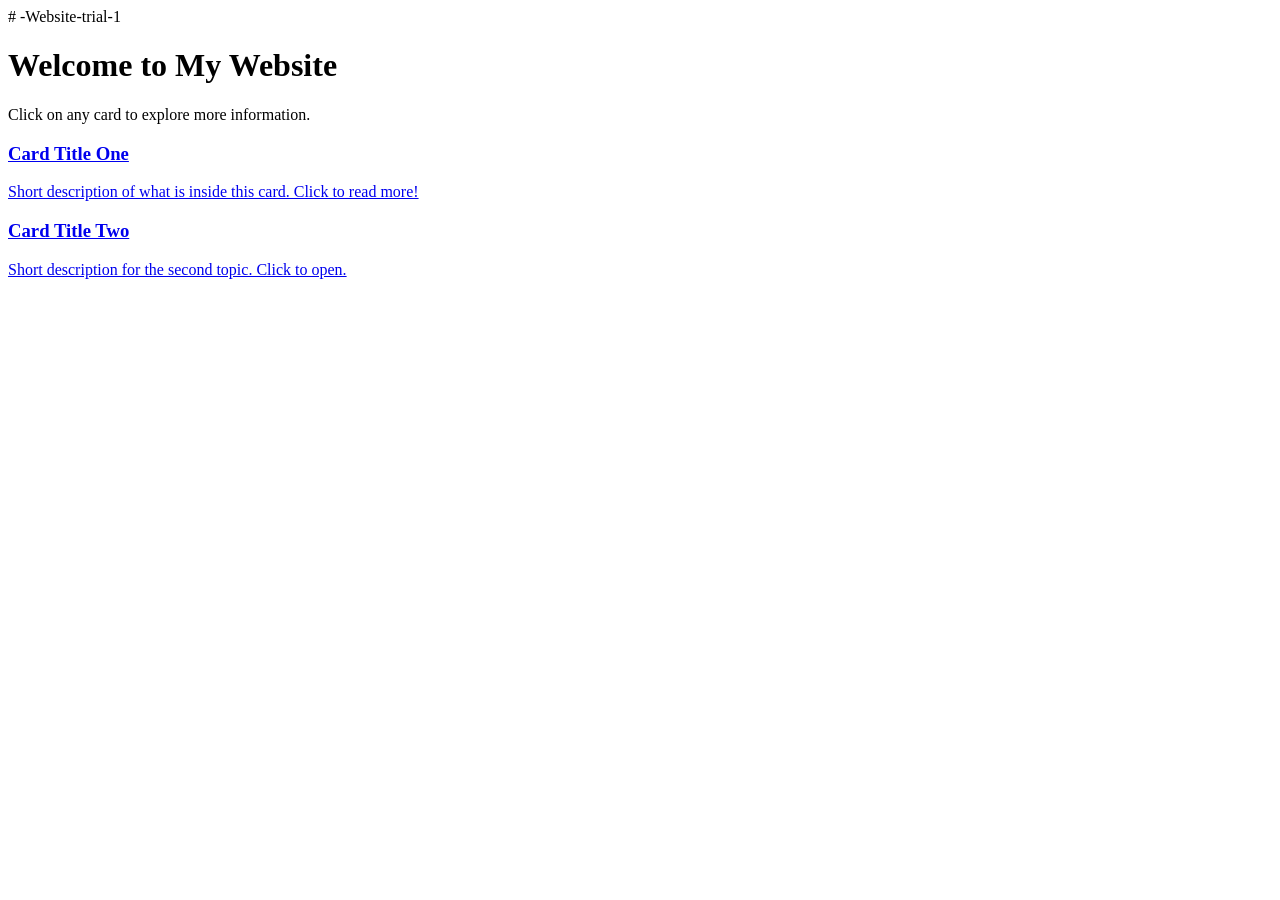
==== index.html @ 14399082 "Rename Index.html to index.html" ====
# -Website-trial-1
<!DOCTYPE html>
<html lang="en">
<head>
    <meta charset="UTF-8">
    <meta name="viewport" content="width=device-width, initial-scale=1.0">
    <title>My Website</title>
    <link rel="stylesheet" href="style.css">
</head>
<body>

    <header>
        <h1>Welcome to My Website</h1>
        <p>Click on any card to explore more information.</p>
    </header>

    <!-- Cards Container -->
    <main class="card-grid">
        
        <!-- Card 1 -->
        <a href="page1.html" class="card">
            <h3>Card Title One</h3>
            <p>Short description of what is inside this card. Click to read more!</p>
        </a>

        <!-- Card 2 -->
        <a href="page2.html" class="card">
            <h3>Card Title Two</h3>
            <p>Short description for the second topic. Click to open.</p>
        </a>

    </main>

</body>
</html>
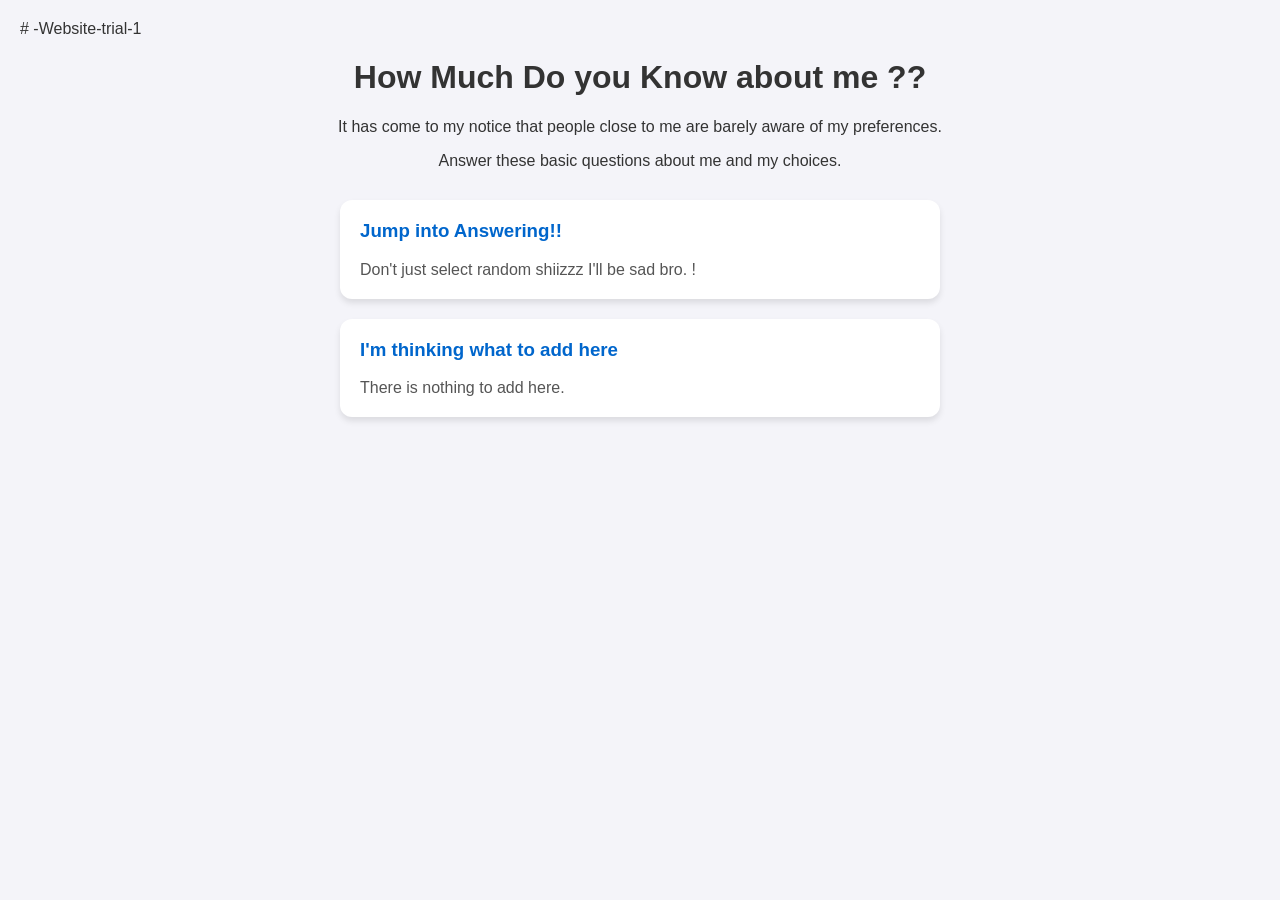
==== commit a5c5613d: "Update index.html" ====
--- a/index.html
+++ b/index.html
@@ -10,8 +10,10 @@
 <body>
 
     <header>
-        <h1>Welcome to My Website</h1>
-        <p>Click on any card to explore more information.</p>
+        <h1>How Much Do you Know about me ??</h1>
+        <p>It has come to my notice that people close to me are barely aware of my preferences.</p>
+        <p>Answer these basic questions about me and my choices. </p>
+
     </header>
 
     <!-- Cards Container -->
@@ -19,14 +21,14 @@
         
         <!-- Card 1 -->
         <a href="page1.html" class="card">
-            <h3>Card Title One</h3>
-            <p>Short description of what is inside this card. Click to read more!</p>
+            <h3>Jump into Answering!!</h3>
+            <p>Don't just select random shiizzz I'll be sad bro. ! </p>
         </a>
 
         <!-- Card 2 -->
         <a href="page2.html" class="card">
-            <h3>Card Title Two</h3>
-            <p>Short description for the second topic. Click to open.</p>
+            <h3>I'm thinking what to add here</h3>
+            <p>There is nothing to add here.</p>
         </a>
 
     </main>
--- a/style.css
+++ b/style.css
@@ -0,0 +1,61 @@
+/* Basic Reset & Styling */
+body {
+    font-family: Arial, sans-serif;
+    background-color: #f4f4f9;
+    margin: 0;
+    padding: 20px;
+    color: #333;
+}
+
+header {
+    text-align: center;
+    margin-bottom: 30px;
+}
+
+/* Layout: Container for the cards */
+.card-grid {
+    display: flex;
+    flex-direction: column; /* Stack cards vertically on mobile */
+    gap: 20px;
+    max-width: 600px;
+    margin: 0 auto;
+}
+
+/* Card Design Customisation */
+.card {
+    background: #ffffff;
+    padding: 20px;
+    border-radius: 12px;
+    text-decoration: none; /* Removes underline from links */
+    color: inherit;
+    box-shadow: 0 4px 6px rgba(0, 0, 0, 0.1);
+    transition: transform 0.2s ease, box-shadow 0.2s ease;
+}
+
+/* Card Typography */
+.card h3 {
+    margin-top: 0;
+    color: #0066cc;
+}
+
+.card p {
+    margin-bottom: 0;
+    color: #555;
+}
+
+/* Interactive Hover Effect */
+.card:hover {
+    transform: translateY(-4px);
+    box-shadow: 0 6px 12px rgba(0, 0, 0, 0.15);
+}
+
+/* Media Query for larger screens (Tablets/PCs) */
+@media (min-width: 768px) {
+    .card-grid {
+        flex-direction: row; /* Places cards side-by-side on wider screens */
+        flex-wrap: wrap;
+    }
+    .card {
+        flex: 1 1 calc(50% - 20px);
+    }
+}
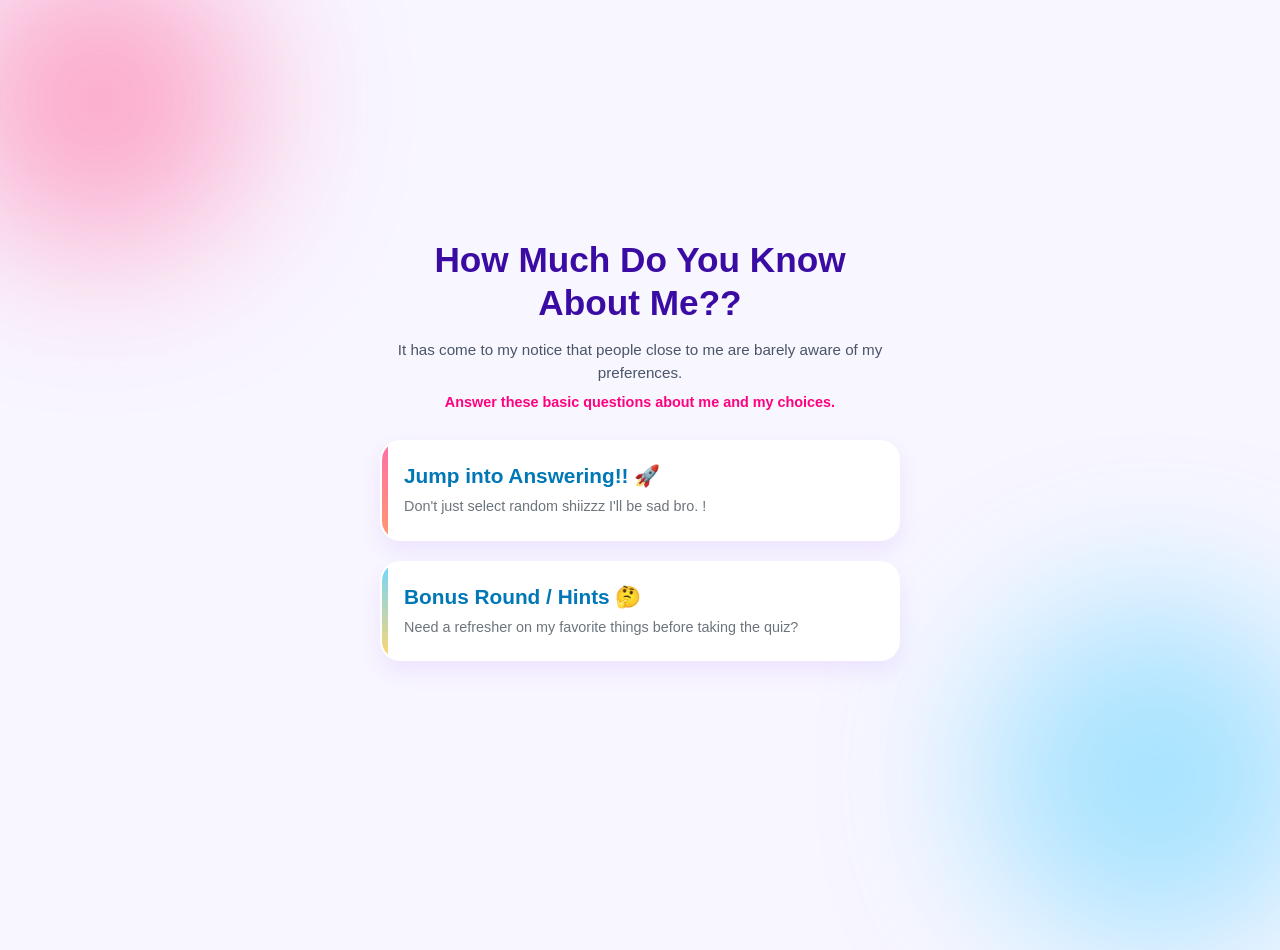
==== commit f3f2e49c: "Update index.html" ====
--- a/index.html
+++ b/index.html
@@ -1,37 +1,35 @@
-# -Website-trial-1
 <!DOCTYPE html>
 <html lang="en">
 <head>
     <meta charset="UTF-8">
     <meta name="viewport" content="width=device-width, initial-scale=1.0">
-    <title>My Website</title>
+    <title>How Much Do You Know About Me?</title>
     <link rel="stylesheet" href="style.css">
 </head>
 <body>
 
-    <header>
-        <h1>How Much Do you Know about me ??</h1>
-        <p>It has come to my notice that people close to me are barely aware of my preferences.</p>
-        <p>Answer these basic questions about me and my choices. </p>
+    <!-- Background Doodle Overlay -->
+    <div class="doodle-overlay"></div>
 
-    </header>
+    <div class="container">
+        <header>
+            <h1>How Much Do You Know About Me??</h1>
+            <p class="subtitle">It has come to my notice that people close to me are barely aware of my preferences.</p>
+            <p class="callout">Answer these basic questions about me and my choices.</p>
+        </header>
 
-    <!-- Cards Container -->
-    <main class="card-grid">
-        
-        <!-- Card 1 -->
-        <a href="page1.html" class="card">
-            <h3>Jump into Answering!!</h3>
-            <p>Don't just select random shiizzz I'll be sad bro. ! </p>
-        </a>
+        <main class="card-grid">
+            <a href="page1.html" class="card">
+                <h3>Jump into Answering!! 🚀</h3>
+                <p>Don't just select random shiizzz I'll be sad bro. !</p>
+            </a>
 
-        <!-- Card 2 -->
-        <a href="page2.html" class="card">
-            <h3>I'm thinking what to add here</h3>
-            <p>There is nothing to add here.</p>
-        </a>
-
-    </main>
+            <a href="page2.html" class="card">
+                <h3>Bonus Round / Hints 🤔</h3>
+                <p>Need a refresher on my favorite things before taking the quiz?</p>
+            </a>
+        </main>
+    </div>
 
 </body>
 </html>
--- a/style.css
+++ b/style.css
@@ -59,3 +59,154 @@
         flex: 1 1 calc(50% - 20px);
     }
 }
+
+
+
+
+/* --- Google Fonts Import --- */
+@import url('https://fonts.googleapis.com/css2?family=Fredoka:wght@400;600;700&family=Poppins:wght@400;600&display=swap');
+
+/* --- Reset & Page Setup --- */
+* {
+    box-sizing: border-box;
+    margin: 0;
+    padding: 0;
+}
+
+body {
+    font-family: 'Poppins', sans-serif;
+    min-height: 100vh;
+    background-color: #f8f6ff;
+    color: #2d3748;
+    padding: 30px 20px;
+    display: flex;
+    justify-content: center;
+    align-items: center;
+    position: relative;
+    overflow-x: hidden;
+}
+
+/* --- Abstract Background Blobs --- */
+body::before, body::after {
+    content: '';
+    position: absolute;
+    border-radius: 50%;
+    filter: blur(80px);
+    z-index: -2;
+    opacity: 0.6;
+}
+
+body::before {
+    width: 300px;
+    height: 300px;
+    background: #ff70a6; /* Vibrant pink blob */
+    top: -50px;
+    left: -50px;
+}
+
+body::after {
+    width: 350px;
+    height: 350px;
+    background: #70d6ff; /* Soft cyan blob */
+    bottom: -50px;
+    right: -50px;
+}
+
+/* --- Doodle Background Pattern --- */
+.doodle-overlay {
+    position: fixed;
+    top: 0;
+    left: 0;
+    width: 100%;
+    height: 100%;
+    z-index: -1;
+    pointer-events: none;
+    opacity: 0.15;
+    background-image: url("data:image/svg+xml,%3Csvg xmlns='http://www.w3.org/2000/svg' width='80' height='80' viewBox='0 0 100 100'%3E%3Cg fill='none' stroke='%3C%234a4e69' stroke-width='2' stroke-linecap='round' stroke-linejoin='round'%3E%3Cpath d='M20,20 Q30,5 40,20 T60,20'/%3E%3Ccircle cx='75' cy='25' r='5'/%3E%3Cpath d='M10,70 L25,85 L40,70'/%3E%3Cpath d='M70,75 L85,75 L77,90 Z'/%3E%3C/g%3E%3C/svg%3E");
+}
+
+/* --- Main Layout Container --- */
+.container {
+    max-width: 520px;
+    width: 100%;
+    text-align: center;
+}
+
+/* --- Header Styling --- */
+header h1 {
+    font-family: 'Fredoka', sans-serif;
+    font-size: 2.2rem;
+    color: #3a0ca3;
+    margin-bottom: 15px;
+    line-height: 1.2;
+}
+
+header p.subtitle {
+    font-size: 0.95rem;
+    color: #4a5568;
+    margin-bottom: 10px;
+    line-height: 1.5;
+}
+
+header p.callout {
+    font-size: 0.9rem;
+    font-weight: 600;
+    color: #ff007f;
+    margin-bottom: 30px;
+}
+
+/* --- Card Grid & Individual Cards --- */
+.card-grid {
+    display: flex;
+    flex-direction: column;
+    gap: 20px;
+}
+
+.card {
+    background: #ffffff;
+    border-radius: 20px;
+    padding: 22px;
+    text-decoration: none;
+    text-align: left;
+    box-shadow: 0 10px 25px rgba(112, 0, 255, 0.08);
+    transition: all 0.3s cubic-bezier(0.175, 0.885, 0.32, 1.275);
+    border: 2px solid transparent;
+    position: relative;
+    overflow: hidden;
+}
+
+/* Left Accent Stripe on Cards */
+.card::before {
+    content: '';
+    position: absolute;
+    left: 0;
+    top: 0;
+    width: 6px;
+    height: 100%;
+    background: linear-gradient(180deg, #ff70a6, #ff9770);
+}
+
+.card:nth-child(2)::before {
+    background: linear-gradient(180deg, #70d6ff, #ffd670);
+}
+
+.card h3 {
+    font-family: 'Fredoka', sans-serif;
+    font-size: 1.3rem;
+    color: #0077b6;
+    margin-bottom: 8px;
+}
+
+.card p {
+    font-size: 0.9rem;
+    color: #6c757d;
+    line-height: 1.4;
+}
+
+/* --- Card Hover & Active States --- */
+.card:hover, .card:active {
+    transform: translateY(-5px) scale(1.02);
+    box-shadow: 0 15px 30px rgba(112, 0, 255, 0.15);
+    border-color: #e0aaff;
+}
+
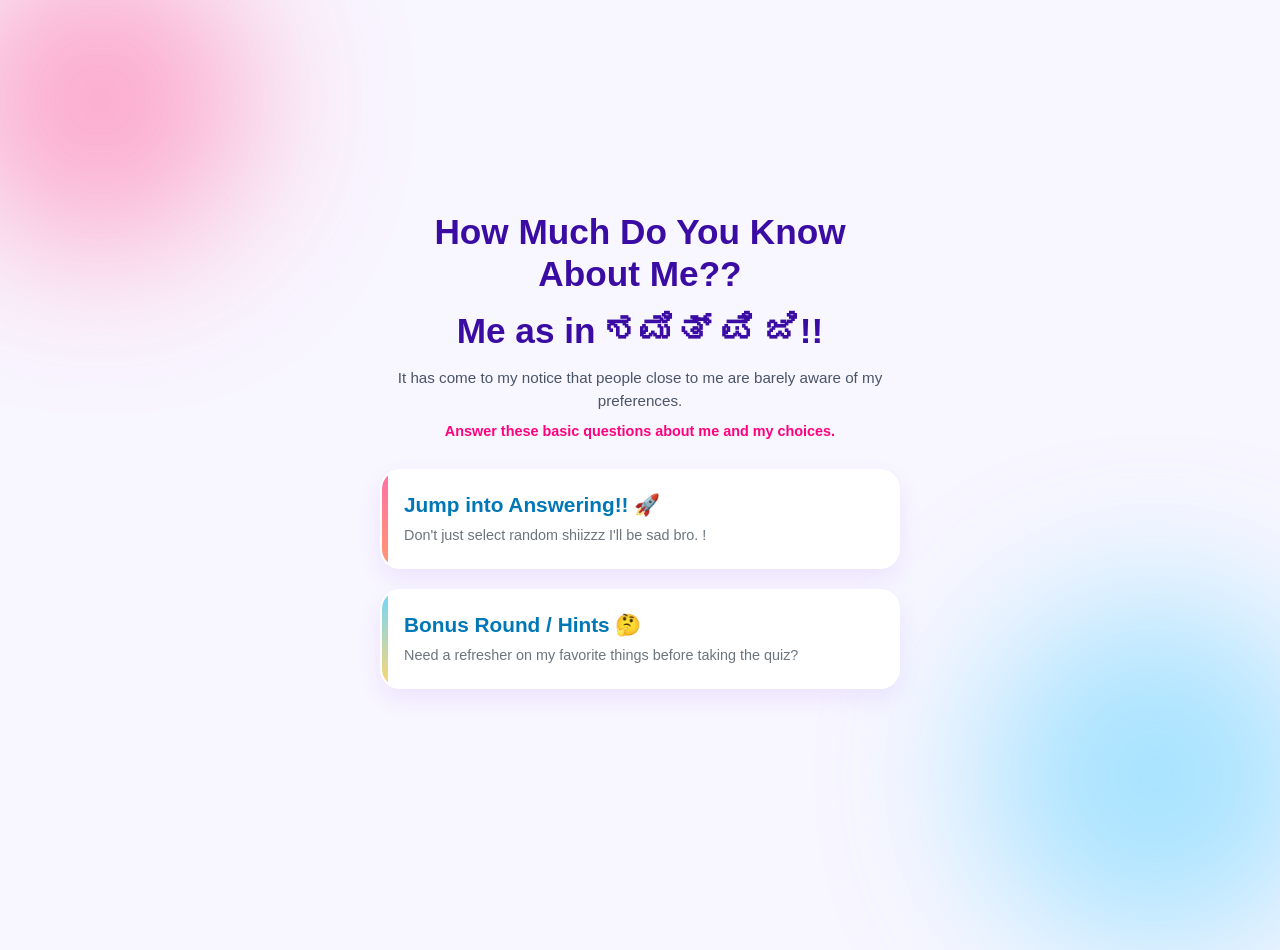
==== commit 77c30bf2: "Update index.html" ====
--- a/index.html
+++ b/index.html
@@ -14,6 +14,7 @@
     <div class="container">
         <header>
             <h1>How Much Do You Know About Me??</h1>
+            <h1>Me as in ಶಮಿತ್ ಪಿ ಜಿ!! </h1>
             <p class="subtitle">It has come to my notice that people close to me are barely aware of my preferences.</p>
             <p class="callout">Answer these basic questions about me and my choices.</p>
         </header>
--- a/style.css
+++ b/style.css
@@ -1,64 +1,3 @@
-/* Basic Reset & Styling */
-body {
-    font-family: Arial, sans-serif;
-    background-color: #f4f4f9;
-    margin: 0;
-    padding: 20px;
-    color: #333;
-}
-
-header {
-    text-align: center;
-    margin-bottom: 30px;
-}
-
-/* Layout: Container for the cards */
-.card-grid {
-    display: flex;
-    flex-direction: column; /* Stack cards vertically on mobile */
-    gap: 20px;
-    max-width: 600px;
-    margin: 0 auto;
-}
-
-/* Card Design Customisation */
-.card {
-    background: #ffffff;
-    padding: 20px;
-    border-radius: 12px;
-    text-decoration: none; /* Removes underline from links */
-    color: inherit;
-    box-shadow: 0 4px 6px rgba(0, 0, 0, 0.1);
-    transition: transform 0.2s ease, box-shadow 0.2s ease;
-}
-
-/* Card Typography */
-.card h3 {
-    margin-top: 0;
-    color: #0066cc;
-}
-
-.card p {
-    margin-bottom: 0;
-    color: #555;
-}
-
-/* Interactive Hover Effect */
-.card:hover {
-    transform: translateY(-4px);
-    box-shadow: 0 6px 12px rgba(0, 0, 0, 0.15);
-}
-
-/* Media Query for larger screens (Tablets/PCs) */
-@media (min-width: 768px) {
-    .card-grid {
-        flex-direction: row; /* Places cards side-by-side on wider screens */
-        flex-wrap: wrap;
-    }
-    .card {
-        flex: 1 1 calc(50% - 20px);
-    }
-}
 
 
 
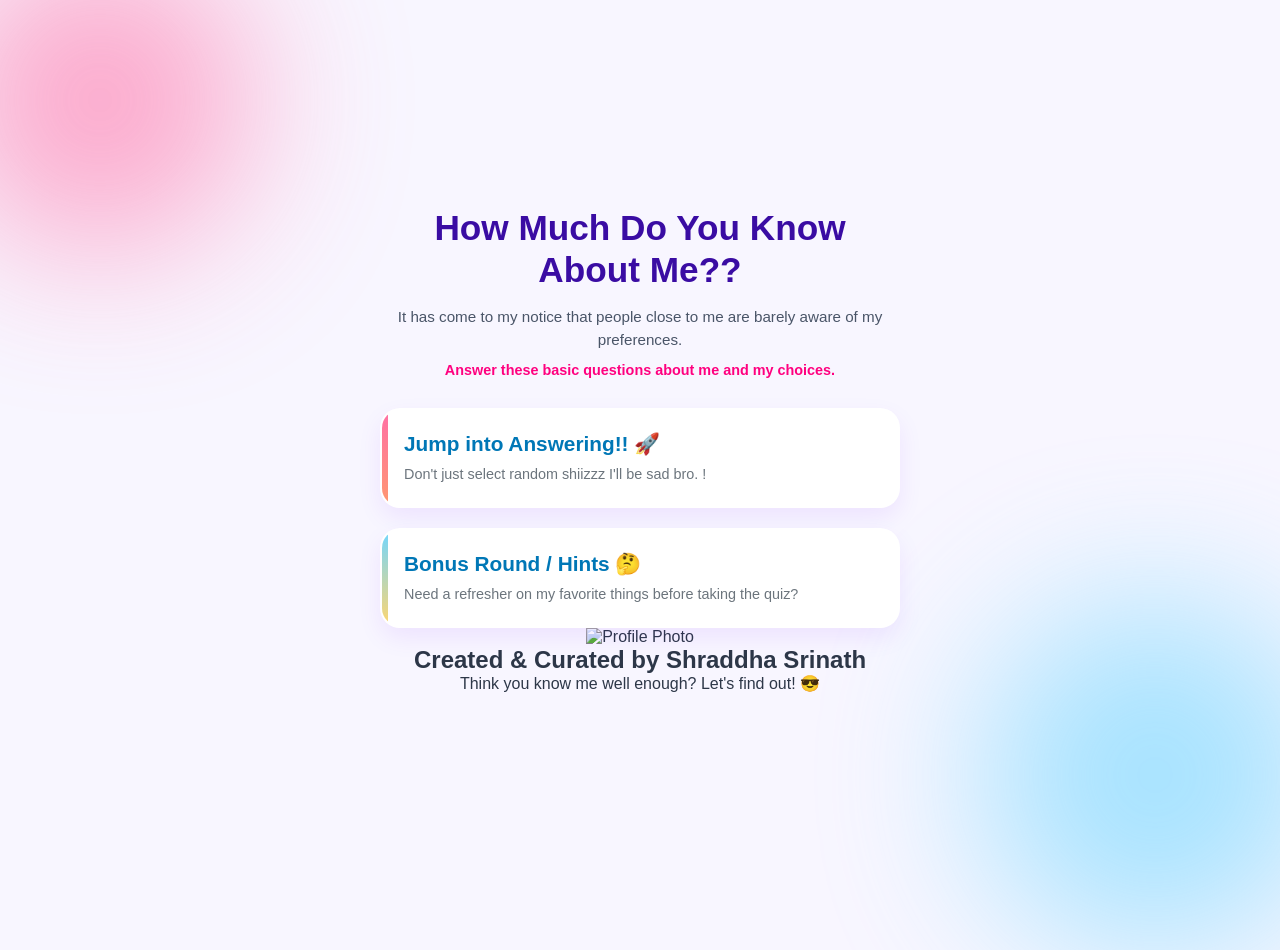
==== commit 8ea6d0d0: "Update index.html" ====
--- a/index.html
+++ b/index.html
@@ -14,7 +14,6 @@
     <div class="container">
         <header>
             <h1>How Much Do You Know About Me??</h1>
-            <h1>Me as in ಶಮಿತ್ ಪಿ ಜಿ!! </h1>
             <p class="subtitle">It has come to my notice that people close to me are barely aware of my preferences.</p>
             <p class="callout">Answer these basic questions about me and my choices.</p>
         </header>
@@ -30,6 +29,16 @@
                 <p>Need a refresher on my favorite things before taking the quiz?</p>
             </a>
         </main>
+
+        <!-- --- CREATOR PHOTO SECTION AT THE BOTTOM --- -->
+        <footer class="creator-section">
+            <div class="profile-frame">
+                <!-- Replace 'my-photo.jpg' with your image file name or URL -->
+                <img src="my-photo.jpg" alt="Profile Photo" class="profile-img">
+            </div>
+            <h2>Created & Curated by <span class="highlight-name">Shraddha Srinath</span></h2>
+            <p>Think you know me well enough? Let's find out! 😎</p>
+        </footer>
     </div>
 
 </body>
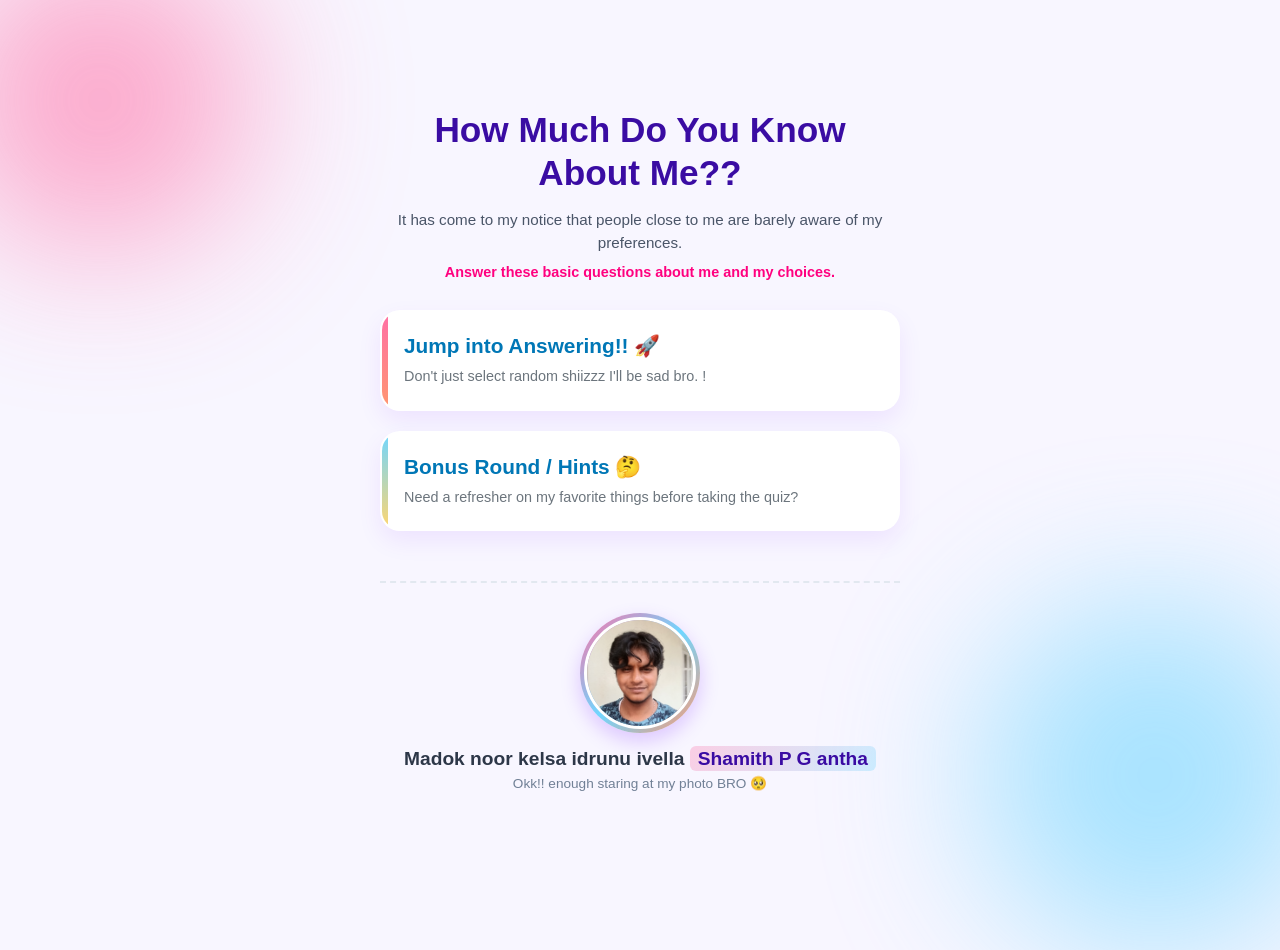
==== commit adb44f70: "Update index.html" ====
--- a/index.html
+++ b/index.html
@@ -34,10 +34,10 @@
         <footer class="creator-section">
             <div class="profile-frame">
                 <!-- Replace 'my-photo.jpg' with your image file name or URL -->
-                <img src="my-photo.jpg" alt="Profile Photo" class="profile-img">
+                <img src="IMG_20260711_175247.jpg" alt="Profile Photo" class="profile-img">
             </div>
-            <h2>Created & Curated by <span class="highlight-name">Shraddha Srinath</span></h2>
-            <p>Think you know me well enough? Let's find out! 😎</p>
+            <h2>Madok noor kelsa idrunu ivella <span class="highlight-name">Shamith P G antha </span></h2>
+            <p>Okk!! enough staring at my photo BRO 🥺</p>
         </footer>
     </div>
 
--- a/style.css
+++ b/style.css
@@ -149,3 +149,57 @@
     border-color: #e0aaff;
 }
 
+/* --- Creator Profile Section --- */
+.creator-section {
+    margin-top: 50px;
+    padding-top: 30px;
+    border-top: 2px dashed #e2e8f0;
+    display: flex;
+    flex-direction: column;
+    align-items: center;
+    text-align: center;
+}
+
+.profile-frame {
+    width: 120px;
+    height: 120px;
+    border-radius: 50%;
+    padding: 4px;
+    background: linear-gradient(135deg, #ff70a6, #70d6ff, #ff9770);
+    box-shadow: 0 8px 20px rgba(112, 0, 255, 0.2);
+    margin-bottom: 15px;
+    transition: transform 0.3s ease;
+}
+
+.profile-frame:hover {
+    transform: scale(1.05) rotate(3deg);
+}
+
+.profile-img {
+    width: 100%;
+    height: 100%;
+    object-fit: cover;
+    border-radius: 50%;
+    border: 3px solid #ffffff;
+}
+
+.creator-section h2 {
+    font-family: 'Fredoka', sans-serif;
+    font-size: 1.2rem;
+    color: #2d3748;
+    margin-bottom: 5px;
+}
+
+.highlight-name {
+    color: #3a0ca3;
+    background: linear-gradient(120deg, rgba(255,112,166,0.3) 0%, rgba(112,214,255,0.3) 100%);
+    padding: 2px 8px;
+    border-radius: 6px;
+}
+
+.creator-section p {
+    font-size: 0.85rem;
+    color: #718096;
+}
+
+
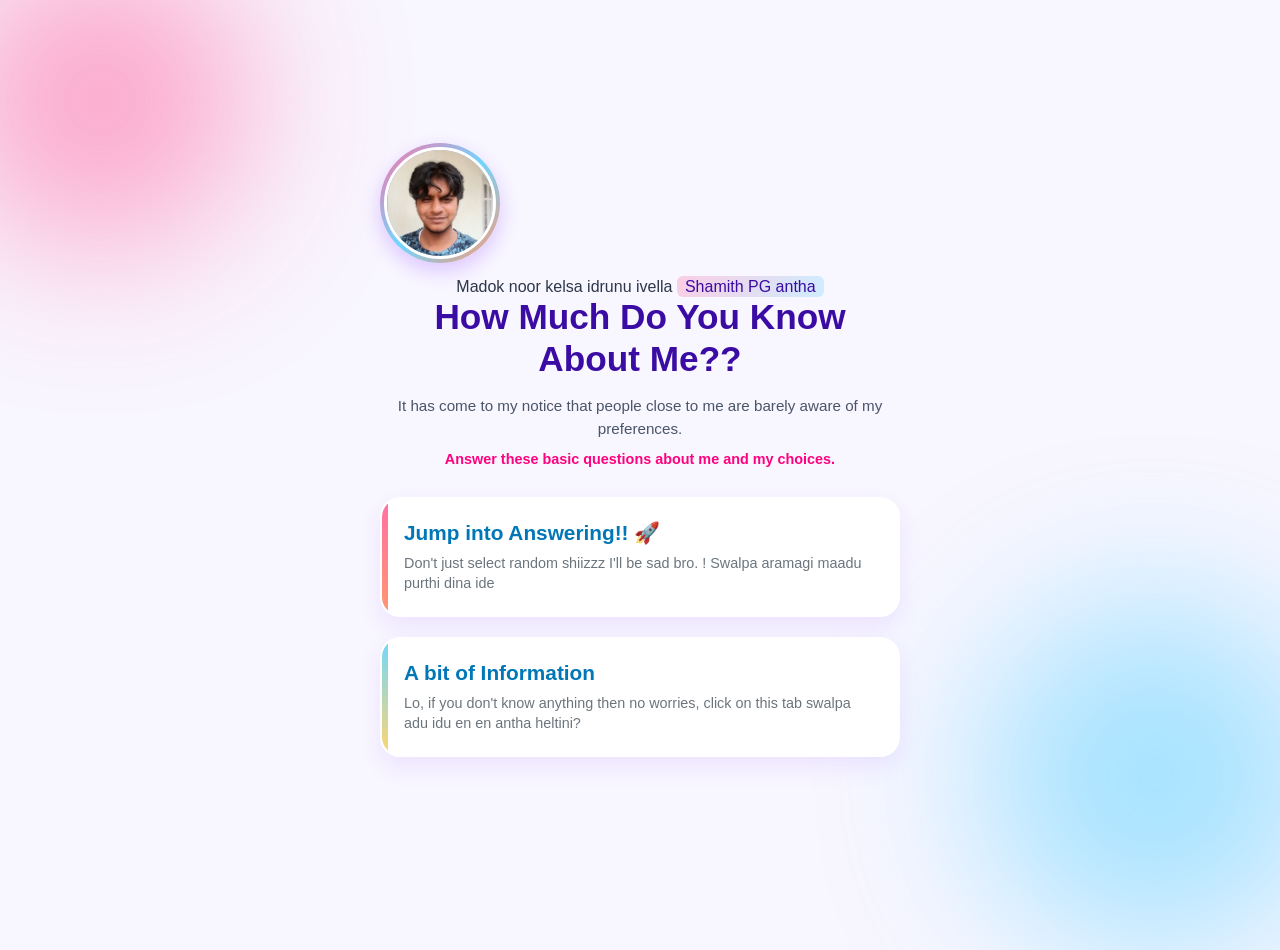
==== commit 49c0c08f: "Update index.html" ====
--- a/index.html
+++ b/index.html
@@ -8,37 +8,30 @@
 </head>
 <body>
 
-    <!-- Background Doodle Overlay -->
-    <div class="doodle-overlay"></div>
-
     <div class="container">
-        <header>
+        <!-- HEADER WITH LARGER PROFILE PHOTO AT TOP -->
+        <header class="hero-header">
+            <div class="profile-frame">
+                <img src="IMG_20260711_175247.jpg" alt="Shamith PG antha" class="profile-img">
+            </div>
+            <p class="creator-badge">Madok noor kelsa idrunu ivella  <span class="highlight-name">Shamith PG antha </span></p>
             <h1>How Much Do You Know About Me??</h1>
             <p class="subtitle">It has come to my notice that people close to me are barely aware of my preferences.</p>
             <p class="callout">Answer these basic questions about me and my choices.</p>
         </header>
 
+        <!-- CARD GRID -->
         <main class="card-grid">
             <a href="page1.html" class="card">
                 <h3>Jump into Answering!! 🚀</h3>
-                <p>Don't just select random shiizzz I'll be sad bro. !</p>
+                <p>Don't just select random shiizzz I'll be sad bro. ! Swalpa aramagi maadu purthi dina ide</p>
             </a>
 
             <a href="page2.html" class="card">
-                <h3>Bonus Round / Hints 🤔</h3>
-                <p>Need a refresher on my favorite things before taking the quiz?</p>
+                <h3>A bit of Information</h3>
+                <p>Lo, if you don't know anything then no worries, click on this tab swalpa adu idu en en antha heltini?</p>
             </a>
         </main>
-
-        <!-- --- CREATOR PHOTO SECTION AT THE BOTTOM --- -->
-        <footer class="creator-section">
-            <div class="profile-frame">
-                <!-- Replace 'my-photo.jpg' with your image file name or URL -->
-                <img src="IMG_20260711_175247.jpg" alt="Profile Photo" class="profile-img">
-            </div>
-            <h2>Madok noor kelsa idrunu ivella <span class="highlight-name">Shamith P G antha </span></h2>
-            <p>Okk!! enough staring at my photo BRO 🥺</p>
-        </footer>
     </div>
 
 </body>
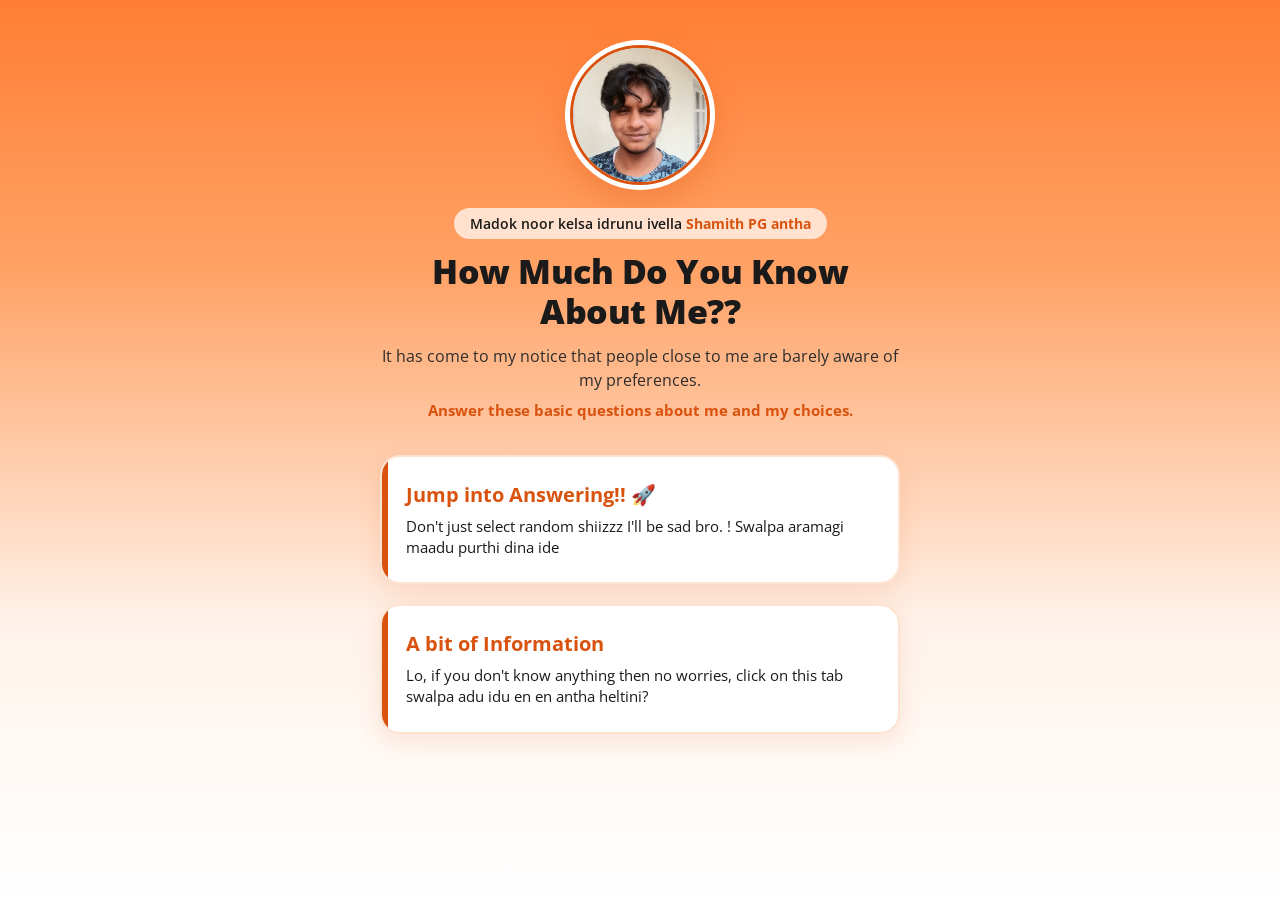
==== commit 1cb5afb5: "Update index.html" ====
--- a/index.html
+++ b/index.html
@@ -33,6 +33,13 @@
             </a>
         </main>
     </div>
+<!-- --- Floating Geometric Doodles Footer --- -->
+<div class="doodle-footer-container">
+    <div class="doodle-shape triangle"></div>
+    <div class="doodle-shape box"></div>
+    <div class="doodle-shape triangle-small"></div>
+    <div class="doodle-shape box-small"></div>
+</div>
 
 </body>
 </html>
--- a/style.css
+++ b/style.css
@@ -1,11 +1,7 @@
-
-
-
-
-/* --- Google Fonts Import --- */
-@import url('https://fonts.googleapis.com/css2?family=Fredoka:wght@400;600;700&family=Poppins:wght@400;600&display=swap');
-
-/* --- Reset & Page Setup --- */
+/* --- Google Sans / Product Sans Font Import --- */
+@import url('https://fonts.googleapis.com/css2?family=Open+Sans:wght@400;600;700;800&display=swap');
+
+/* --- Reset & Base Layout --- */
 * {
     box-sizing: border-box;
     margin: 0;
@@ -13,108 +9,118 @@
 }
 
 body {
-    font-family: 'Poppins', sans-serif;
+    font-family: 'Open Sans', 'Google Sans', -apple-system, BlinkMacSystemFont, Roboto, sans-serif;
     min-height: 100vh;
-    background-color: #f8f6ff;
-    color: #2d3748;
-    padding: 30px 20px;
+    /* Gradient from vibrant orange at top to crisp white at bottom */
+    background: linear-gradient(180deg, #FF7E33 0%, #FFA266 30%, #FFF3EB 70%, #FFFFFF 100%);
+    background-attachment: fixed;
+    color: #1A1A1A; /* Deep black text */
+    padding: 40px 20px;
     display: flex;
     justify-content: center;
-    align-items: center;
-    position: relative;
-    overflow-x: hidden;
-}
-
-/* --- Abstract Background Blobs --- */
-body::before, body::after {
-    content: '';
-    position: absolute;
-    border-radius: 50%;
-    filter: blur(80px);
-    z-index: -2;
-    opacity: 0.6;
-}
-
-body::before {
-    width: 300px;
-    height: 300px;
-    background: #ff70a6; /* Vibrant pink blob */
-    top: -50px;
-    left: -50px;
-}
-
-body::after {
-    width: 350px;
-    height: 350px;
-    background: #70d6ff; /* Soft cyan blob */
-    bottom: -50px;
-    right: -50px;
-}
-
-/* --- Doodle Background Pattern --- */
-.doodle-overlay {
-    position: fixed;
-    top: 0;
-    left: 0;
-    width: 100%;
-    height: 100%;
-    z-index: -1;
-    pointer-events: none;
-    opacity: 0.15;
-    background-image: url("data:image/svg+xml,%3Csvg xmlns='http://www.w3.org/2000/svg' width='80' height='80' viewBox='0 0 100 100'%3E%3Cg fill='none' stroke='%3C%234a4e69' stroke-width='2' stroke-linecap='round' stroke-linejoin='round'%3E%3Cpath d='M20,20 Q30,5 40,20 T60,20'/%3E%3Ccircle cx='75' cy='25' r='5'/%3E%3Cpath d='M10,70 L25,85 L40,70'/%3E%3Cpath d='M70,75 L85,75 L77,90 Z'/%3E%3C/g%3E%3C/svg%3E");
-}
-
-/* --- Main Layout Container --- */
+    align-items: flex-start;
+}
+
 .container {
     max-width: 520px;
     width: 100%;
     text-align: center;
 }
 
-/* --- Header Styling --- */
-header h1 {
-    font-family: 'Fredoka', sans-serif;
-    font-size: 2.2rem;
-    color: #3a0ca3;
-    margin-bottom: 15px;
-    line-height: 1.2;
-}
-
-header p.subtitle {
-    font-size: 0.95rem;
-    color: #4a5568;
-    margin-bottom: 10px;
-    line-height: 1.5;
-}
-
-header p.callout {
+/* --- Hero Header with Profile Image --- */
+.hero-header {
+    display: flex;
+    flex-direction: column;
+    align-items: center;
+    margin-bottom: 35px;
+}
+
+/* Larger framed photo at the top */
+.profile-frame {
+    width: 150px;
+    height: 150px;
+    border-radius: 50%;
+    padding: 5px;
+    background: #ffffff;
+    box-shadow: 0 12px 30px rgba(217, 83, 15, 0.3);
+    margin-bottom: 18px;
+    transition: transform 0.3s ease;
+}
+
+.profile-frame:hover {
+    transform: scale(1.04);
+}
+
+.profile-img {
+    width: 100%;
+    height: 100%;
+    object-fit: cover;
+    border-radius: 50%;
+    border: 3px solid #D9530F;
+}
+
+.creator-badge {
     font-size: 0.9rem;
     font-weight: 600;
-    color: #ff007f;
-    margin-bottom: 30px;
-}
-
-/* --- Card Grid & Individual Cards --- */
+    color: #1A1A1A;
+    margin-bottom: 12px;
+    background: rgba(255, 255, 255, 0.7);
+    padding: 6px 16px;
+    border-radius: 20px;
+    backdrop-filter: blur(5px);
+}
+
+.highlight-name {
+    color: #D9530F; /* Darker Orange */
+    font-weight: 700;
+}
+
+/* Header Typography */
+.hero-header h1 {
+    font-size: 2.1rem;
+    font-weight: 800;
+    color: #1A1A1A; /* Black */
+    margin-bottom: 12px;
+    line-height: 1.2;
+    letter-spacing: -0.5px;
+}
+
+.hero-header p.subtitle {
+    font-size: 1rem;
+    color: #2D2D2D;
+    line-height: 1.5;
+    margin-bottom: 8px;
+    font-weight: 400;
+}
+
+.hero-header p.callout {
+    font-size: 0.95rem;
+    font-weight: 700;
+    color: #D9530F; /* Darker Orange */
+}
+
+/* --- Card Grid --- */
 .card-grid {
     display: flex;
     flex-direction: column;
     gap: 20px;
 }
 
+/* --- Cards --- */
 .card {
     background: #ffffff;
     border-radius: 20px;
-    padding: 22px;
+    padding: 24px;
     text-decoration: none;
     text-align: left;
-    box-shadow: 0 10px 25px rgba(112, 0, 255, 0.08);
-    transition: all 0.3s cubic-bezier(0.175, 0.885, 0.32, 1.275);
-    border: 2px solid transparent;
+    box-shadow: 0 8px 24px rgba(217, 83, 15, 0.12);
+    border: 2px solid #FFE3D1;
     position: relative;
     overflow: hidden;
-}
-
-/* Left Accent Stripe on Cards */
+    transition: all 0.25s ease-in-out;
+}
+
+/* Left Border Accent */
 .card::before {
     content: '';
     position: absolute;
@@ -122,84 +128,126 @@
     top: 0;
     width: 6px;
     height: 100%;
-    background: linear-gradient(180deg, #ff70a6, #ff9770);
-}
-
-.card:nth-child(2)::before {
-    background: linear-gradient(180deg, #70d6ff, #ffd670);
+    background: #D9530F;
 }
 
 .card h3 {
-    font-family: 'Fredoka', sans-serif;
-    font-size: 1.3rem;
-    color: #0077b6;
+    font-size: 1.25rem;
+    font-weight: 700;
+    color: #D9530F; /* Darker Orange */
     margin-bottom: 8px;
 }
 
 .card p {
+    font-size: 0.95rem;
+    color: #1A1A1A; /* Black */
+    line-height: 1.4;
+}
+
+/* Interactive Card Effects */
+.card:hover, .card:active {
+    transform: translateY(-4px);
+    box-shadow: 0 14px 32px rgba(217, 83, 15, 0.22);
+    border-color: #D9530F;
+}
+
+/* --- Quiz Form Styling --- */
+.quiz-form {
+    background: #ffffff;
+    border-radius: 20px;
+    padding: 24px;
+    text-align: left;
+    box-shadow: 0 8px 24px rgba(217, 83, 15, 0.12);
+    border: 2px solid #FFE3D1;
+    display: flex;
+    flex-direction: column;
+    gap: 20px;
+}
+
+.form-group {
+    display: flex;
+    flex-direction: column;
+    gap: 8px;
+}
+
+.form-group label {
+    font-weight: 700;
+    color: #1A1A1A;
+    font-size: 0.95rem;
+}
+
+.form-group input[type="text"] {
+    width: 100%;
+    padding: 12px 16px;
+    border-radius: 12px;
+    border: 2px solid #E2E8F0;
+    font-family: inherit;
+    font-size: 0.95kr;
+    outline: none;
+    transition: border-color 0.2s ease;
+}
+
+.form-group input[type="text"]:focus {
+    border-color: #D9530F;
+}
+
+.radio-group {
+    display: flex;
+    flex-direction: column;
+    gap: 10px;
+    margin-top: 4px;
+}
+
+.radio-label {
+    display: flex;
+    align-items: center;
+    gap: 10px;
+    font-weight: 400 !important;
+    color: #2D2D2D;
+    cursor: pointer;
+}
+
+.radio-label input[type="radio"] {
+    accent-color: #D9530F;
+    width: 18px;
+    height: 18px;
+}
+
+/* --- Submit Button --- */
+.submit-btn {
+    background: #D9530F;
+    color: #ffffff;
+    border: none;
+    padding: 14px;
+    border-radius: 12px;
+    font-family: inherit;
+    font-weight: 700;
+    font-size: 1rem;
+    cursor: pointer;
+    transition: background 0.2s ease, transform 0.2s ease;
+    text-align: center;
+    margin-top: 10px;
+}
+
+.submit-btn:hover {
+    background: #b5430c;
+    transform: translateY(-2px);
+}
+
+.back-link-container {
+    margin-top: 25px;
+    text-align: center;
+}
+
+.back-link {
+    color: #1A1A1A;
+    text-decoration: none;
+    font-weight: 600;
     font-size: 0.9rem;
-    color: #6c757d;
-    line-height: 1.4;
-}
-
-/* --- Card Hover & Active States --- */
-.card:hover, .card:active {
-    transform: translateY(-5px) scale(1.02);
-    box-shadow: 0 15px 30px rgba(112, 0, 255, 0.15);
-    border-color: #e0aaff;
-}
-
-/* --- Creator Profile Section --- */
-.creator-section {
-    margin-top: 50px;
-    padding-top: 30px;
-    border-top: 2px dashed #e2e8f0;
-    display: flex;
-    flex-direction: column;
-    align-items: center;
-    text-align: center;
-}
-
-.profile-frame {
-    width: 120px;
-    height: 120px;
-    border-radius: 50%;
-    padding: 4px;
-    background: linear-gradient(135deg, #ff70a6, #70d6ff, #ff9770);
-    box-shadow: 0 8px 20px rgba(112, 0, 255, 0.2);
-    margin-bottom: 15px;
-    transition: transform 0.3s ease;
-}
-
-.profile-frame:hover {
-    transform: scale(1.05) rotate(3deg);
-}
-
-.profile-img {
-    width: 100%;
-    height: 100%;
-    object-fit: cover;
-    border-radius: 50%;
-    border: 3px solid #ffffff;
-}
-
-.creator-section h2 {
-    font-family: 'Fredoka', sans-serif;
-    font-size: 1.2rem;
-    color: #2d3748;
-    margin-bottom: 5px;
-}
-
-.highlight-name {
-    color: #3a0ca3;
-    background: linear-gradient(120deg, rgba(255,112,166,0.3) 0%, rgba(112,214,255,0.3) 100%);
-    padding: 2px 8px;
-    border-radius: 6px;
-}
-
-.creator-section p {
-    font-size: 0.85rem;
-    color: #718096;
-}
-
-
+    transition: color 0.2s ease;
+}
+
+.back-link:hover {
+    color: #D9530F;
+}
+
